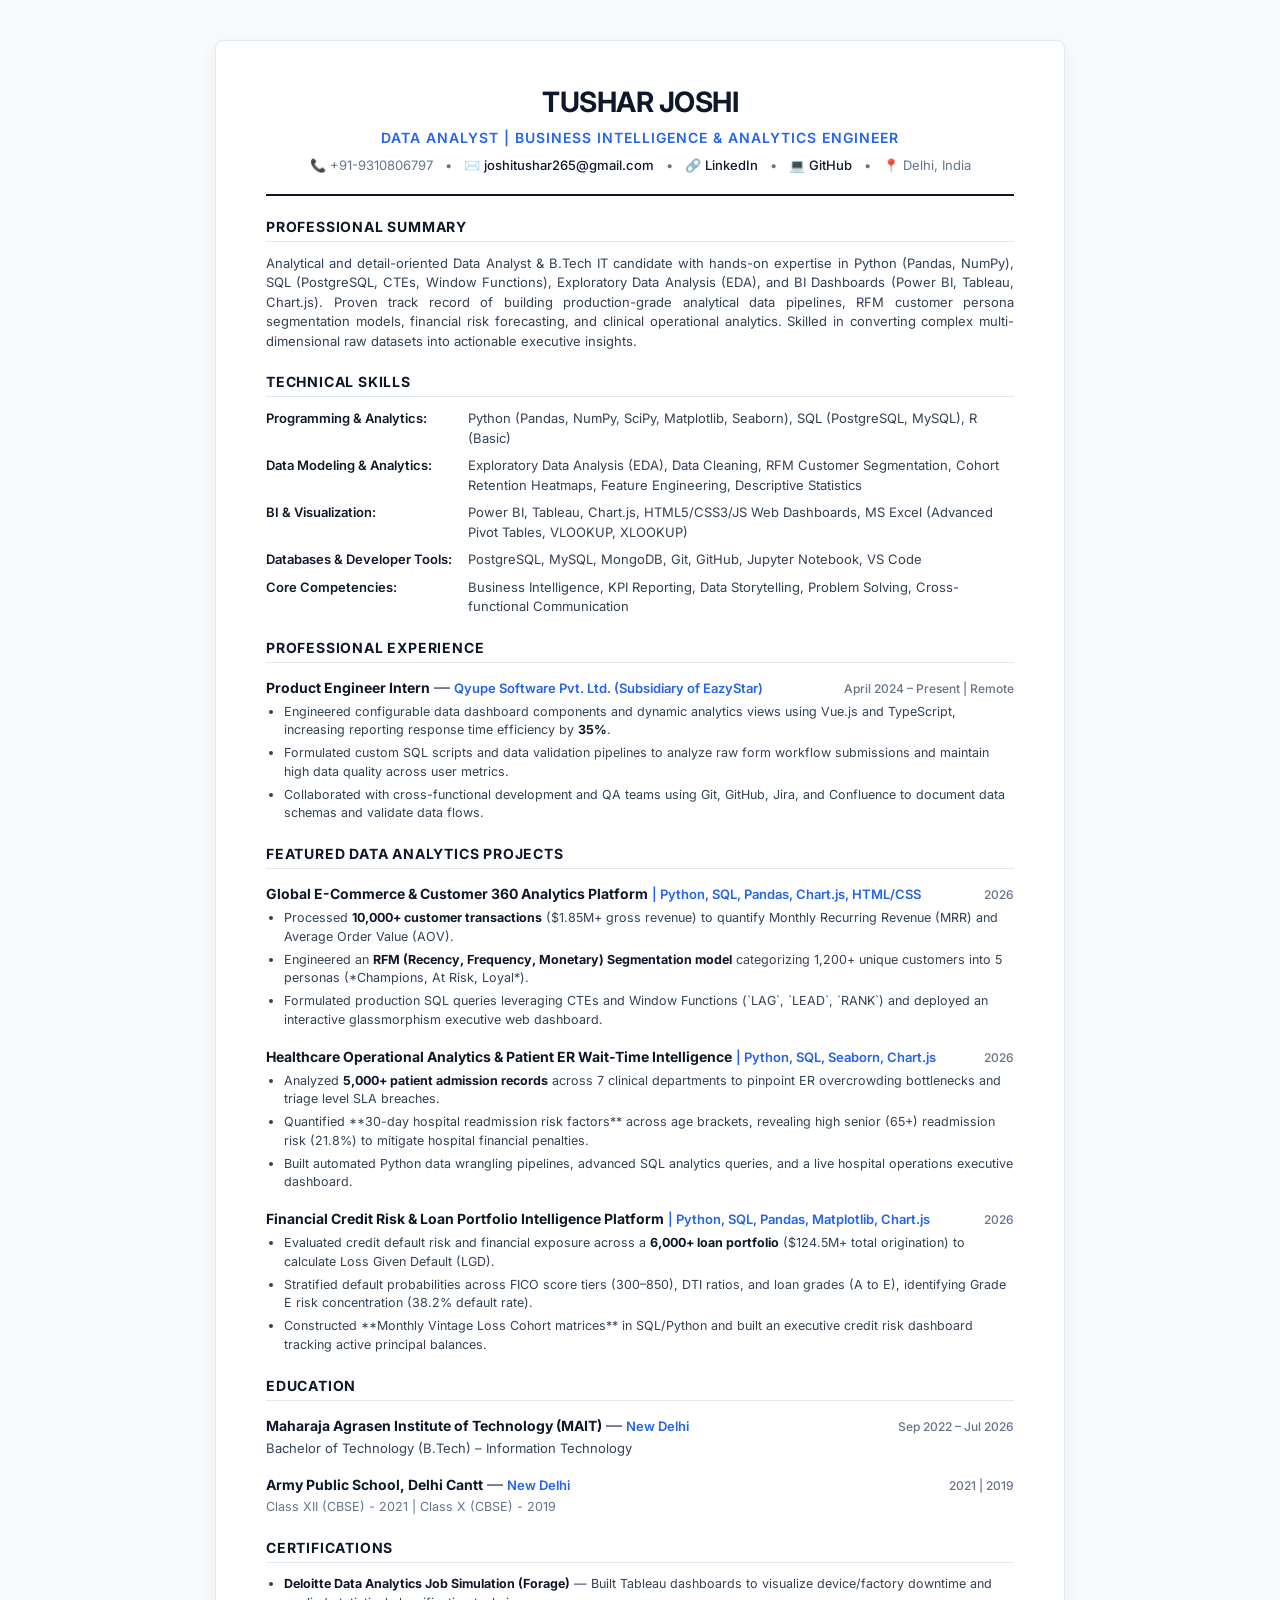
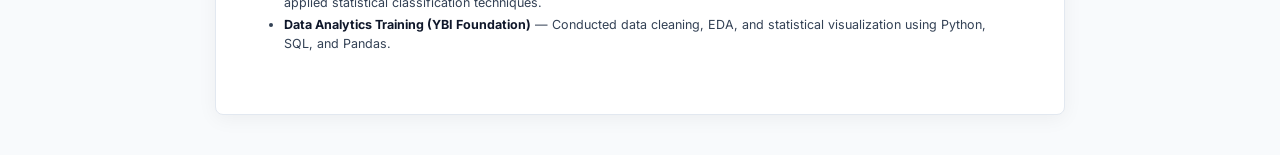
==== Resume/Tushar_Joshi_Data_Analyst_Resume.html @ b125676b "Add 3 impressive Data Analyst portfolio projects & tailored resume for Tushar Joshi" ====
<!DOCTYPE html>
<html lang="en">
<head>
    <meta charset="UTF-8">
    <meta name="viewport" content="width=device-width, initial-scale=1.0">
    <title>Tushar Joshi - Data Analyst Resume</title>
    <link href="https://fonts.googleapis.com/css2?family=Inter:wght@300;400;500;600;700&display=swap" rel="stylesheet">
    <style>
        :root {
            --primary-color: #0f172a;
            --accent-color: #2563eb;
            --text-main: #334155;
            --text-dark: #0f172a;
            --text-light: #64748b;
            --border-color: #e2e8f0;
        }

        * {
            box-sizing: border-box;
            margin: 0;
            padding: 0;
            font-family: 'Inter', -apple-system, BlinkMacSystemFont, sans-serif;
        }

        body {
            background-color: #f8fafc;
            color: var(--text-main);
            line-height: 1.5;
            padding: 40px 20px;
        }

        .resume-page {
            max-width: 850px;
            margin: 0 auto;
            background: #ffffff;
            padding: 40px 50px;
            border-radius: 8px;
            box-shadow: 0 4px 20px rgba(0, 0, 0, 0.05);
            border: 1px solid var(--border-color);
        }

        /* Header */
        header {
            text-align: center;
            padding-bottom: 18px;
            border-bottom: 2px solid var(--primary-color);
            margin-bottom: 20px;
        }

        header h1 {
            font-size: 28px;
            font-weight: 700;
            color: var(--text-dark);
            letter-spacing: -0.5px;
            margin-bottom: 4px;
        }

        header .target-role {
            font-size: 14px;
            font-weight: 600;
            color: var(--accent-color);
            text-transform: uppercase;
            letter-spacing: 1px;
            margin-bottom: 8px;
        }

        header .contact-info {
            font-size: 13px;
            color: var(--text-light);
            display: flex;
            justify-content: center;
            flex-wrap: wrap;
            gap: 12px;
        }

        header .contact-info a {
            color: var(--text-dark);
            text-decoration: none;
            font-weight: 500;
        }

        header .contact-info a:hover {
            color: var(--accent-color);
        }

        /* Section Styling */
        section {
            margin-bottom: 20px;
        }

        h2.section-title {
            font-size: 14px;
            font-weight: 700;
            text-transform: uppercase;
            letter-spacing: 0.8px;
            color: var(--primary-color);
            border-bottom: 1px solid var(--border-color);
            padding-bottom: 4px;
            margin-bottom: 12px;
        }

        /* Summary */
        .summary-text {
            font-size: 13px;
            color: var(--text-main);
            text-align: justify;
        }

        /* Skills Grid */
        .skills-grid {
            display: grid;
            grid-template-columns: auto 1fr;
            gap: 8px 16px;
            font-size: 13px;
        }

        .skill-category {
            font-weight: 600;
            color: var(--text-dark);
        }

        .skill-list {
            color: var(--text-main);
        }

        /* Experience & Projects Items */
        .item {
            margin-bottom: 14px;
        }

        .item:last-child {
            margin-bottom: 0;
        }

        .item-header {
            display: flex;
            justify-content: space-between;
            align-items: baseline;
            margin-bottom: 2px;
        }

        .item-title {
            font-size: 14px;
            font-weight: 700;
            color: var(--text-dark);
        }

        .item-subtitle {
            font-size: 13px;
            font-weight: 600;
            color: var(--accent-color);
        }

        .item-date {
            font-size: 12px;
            font-weight: 500;
            color: var(--text-light);
        }

        ul.bullets {
            padding-left: 18px;
            margin-top: 4px;
        }

        ul.bullets li {
            font-size: 12.5px;
            color: var(--text-main);
            margin-bottom: 4px;
        }

        ul.bullets li strong {
            color: var(--text-dark);
        }

        /* Print Media Styles for PDF export */
        @media print {
            body {
                background: none;
                padding: 0;
            }
            .resume-page {
                box-shadow: none;
                border: none;
                padding: 0;
                max-width: 100%;
            }
            @page {
                margin: 15mm 15mm 15mm 15mm;
                size: A4;
            }
        }
    </style>
</head>
<body>

<div class="resume-page">
    <!-- Header -->
    <header>
        <h1>TUSHAR JOSHI</h1>
        <div class="target-role">Data Analyst | Business Intelligence & Analytics Engineer</div>
        <div class="contact-info">
            <span>📞 +91-9310806797</span> •
            <span>✉️ <a href="mailto:joshitushar265@gmail.com">joshitushar265@gmail.com</a></span> •
            <span>🔗 <a href="https://linkedin.com/in/tushar-joshi-02abab230" target="_blank">LinkedIn</a></span> •
            <span>💻 <a href="https://github.com/TusharJoshi7" target="_blank">GitHub</a></span> •
            <span>📍 Delhi, India</span>
        </div>
    </header>

    <!-- Professional Summary -->
    <section>
        <h2 class="section-title">Professional Summary</h2>
        <p class="summary-text">
            Analytical and detail-oriented Data Analyst & B.Tech IT candidate with hands-on expertise in Python (Pandas, NumPy), SQL (PostgreSQL, CTEs, Window Functions), Exploratory Data Analysis (EDA), and BI Dashboards (Power BI, Tableau, Chart.js). Proven track record of building production-grade analytical data pipelines, RFM customer persona segmentation models, financial risk forecasting, and clinical operational analytics. Skilled in converting complex multi-dimensional raw datasets into actionable executive insights.
        </p>
    </section>

    <!-- Technical Skills -->
    <section>
        <h2 class="section-title">Technical Skills</h2>
        <div class="skills-grid">
            <div class="skill-category">Programming & Analytics:</div>
            <div class="skill-list">Python (Pandas, NumPy, SciPy, Matplotlib, Seaborn), SQL (PostgreSQL, MySQL), R (Basic)</div>

            <div class="skill-category">Data Modeling & Analytics:</div>
            <div class="skill-list">Exploratory Data Analysis (EDA), Data Cleaning, RFM Customer Segmentation, Cohort Retention Heatmaps, Feature Engineering, Descriptive Statistics</div>

            <div class="skill-category">BI & Visualization:</div>
            <div class="skill-list">Power BI, Tableau, Chart.js, HTML5/CSS3/JS Web Dashboards, MS Excel (Advanced Pivot Tables, VLOOKUP, XLOOKUP)</div>

            <div class="skill-category">Databases & Developer Tools:</div>
            <div class="skill-list">PostgreSQL, MySQL, MongoDB, Git, GitHub, Jupyter Notebook, VS Code</div>

            <div class="skill-category">Core Competencies:</div>
            <div class="skill-list">Business Intelligence, KPI Reporting, Data Storytelling, Problem Solving, Cross-functional Communication</div>
        </div>
    </section>

    <!-- Experience -->
    <section>
        <h2 class="section-title">Professional Experience</h2>
        <div class="item">
            <div class="item-header">
                <div>
                    <span class="item-title">Product Engineer Intern</span> — <span class="item-subtitle">Qyupe Software Pvt. Ltd. (Subsidiary of EazyStar)</span>
                </div>
                <div class="item-date">April 2024 – Present | Remote</div>
            </div>
            <ul class="bullets">
                <li>Engineered configurable data dashboard components and dynamic analytics views using Vue.js and TypeScript, increasing reporting response time efficiency by <strong>35%</strong>.</li>
                <li>Formulated custom SQL scripts and data validation pipelines to analyze raw form workflow submissions and maintain high data quality across user metrics.</li>
                <li>Collaborated with cross-functional development and QA teams using Git, GitHub, Jira, and Confluence to document data schemas and validate data flows.</li>
            </ul>
        </div>
    </section>

    <!-- Projects -->
    <section>
        <h2 class="section-title">Featured Data Analytics Projects</h2>

        <div class="item">
            <div class="item-header">
                <div>
                    <span class="item-title">Global E-Commerce & Customer 360 Analytics Platform</span>
                    <span class="item-subtitle">| Python, SQL, Pandas, Chart.js, HTML/CSS</span>
                </div>
                <div class="item-date">2026</div>
            </div>
            <ul class="bullets">
                <li>Processed <strong>10,000+ customer transactions</strong> ($1.85M+ gross revenue) to quantify Monthly Recurring Revenue (MRR) and Average Order Value (AOV).</li>
                <li>Engineered an <strong>RFM (Recency, Frequency, Monetary) Segmentation model</strong> categorizing 1,200+ unique customers into 5 personas (*Champions, At Risk, Loyal*).</li>
                <li>Formulated production SQL queries leveraging CTEs and Window Functions (`LAG`, `LEAD`, `RANK`) and deployed an interactive glassmorphism executive web dashboard.</li>
            </ul>
        </div>

        <div class="item">
            <div class="item-header">
                <div>
                    <span class="item-title">Healthcare Operational Analytics & Patient ER Wait-Time Intelligence</span>
                    <span class="item-subtitle">| Python, SQL, Seaborn, Chart.js</span>
                </div>
                <div class="item-date">2026</div>
            </div>
            <ul class="bullets">
                <li>Analyzed <strong>5,000+ patient admission records</strong> across 7 clinical departments to pinpoint ER overcrowding bottlenecks and triage level SLA breaches.</li>
                <li>Quantified **30-day hospital readmission risk factors** across age brackets, revealing high senior (65+) readmission risk (21.8%) to mitigate hospital financial penalties.</li>
                <li>Built automated Python data wrangling pipelines, advanced SQL analytics queries, and a live hospital operations executive dashboard.</li>
            </ul>
        </div>

        <div class="item">
            <div class="item-header">
                <div>
                    <span class="item-title">Financial Credit Risk & Loan Portfolio Intelligence Platform</span>
                    <span class="item-subtitle">| Python, SQL, Pandas, Matplotlib, Chart.js</span>
                </div>
                <div class="item-date">2026</div>
            </div>
            <ul class="bullets">
                <li>Evaluated credit default risk and financial exposure across a <strong>6,000+ loan portfolio</strong> ($124.5M+ total origination) to calculate Loss Given Default (LGD).</li>
                <li>Stratified default probabilities across FICO score tiers (300–850), DTI ratios, and loan grades (A to E), identifying Grade E risk concentration (38.2% default rate).</li>
                <li>Constructed **Monthly Vintage Loss Cohort matrices** in SQL/Python and built an executive credit risk dashboard tracking active principal balances.</li>
            </ul>
        </div>
    </section>

    <!-- Education -->
    <section>
        <h2 class="section-title">Education</h2>
        <div class="item">
            <div class="item-header">
                <div>
                    <span class="item-title">Maharaja Agrasen Institute of Technology (MAIT)</span> — <span class="item-subtitle">New Delhi</span>
                </div>
                <div class="item-date">Sep 2022 – Jul 2026</div>
            </div>
            <div style="font-size: 13px; color: var(--text-main);">Bachelor of Technology (B.Tech) – Information Technology</div>
        </div>
        <div class="item" style="margin-top: 6px;">
            <div class="item-header">
                <div>
                    <span class="item-title">Army Public School, Delhi Cantt</span> — <span class="item-subtitle">New Delhi</span>
                </div>
                <div class="item-date">2021 | 2019</div>
            </div>
            <div style="font-size: 12.5px; color: var(--text-light);">Class XII (CBSE) - 2021 | Class X (CBSE) - 2019</div>
        </div>
    </section>

    <!-- Certifications -->
    <section>
        <h2 class="section-title">Certifications</h2>
        <ul class="bullets">
            <li><strong>Deloitte Data Analytics Job Simulation (Forage)</strong> — Built Tableau dashboards to visualize device/factory downtime and applied statistical classification techniques.</li>
            <li><strong>Data Analytics Training (YBI Foundation)</strong> — Conducted data cleaning, EDA, and statistical visualization using Python, SQL, and Pandas.</li>
        </ul>
    </section>
</div>

</body>
</html>
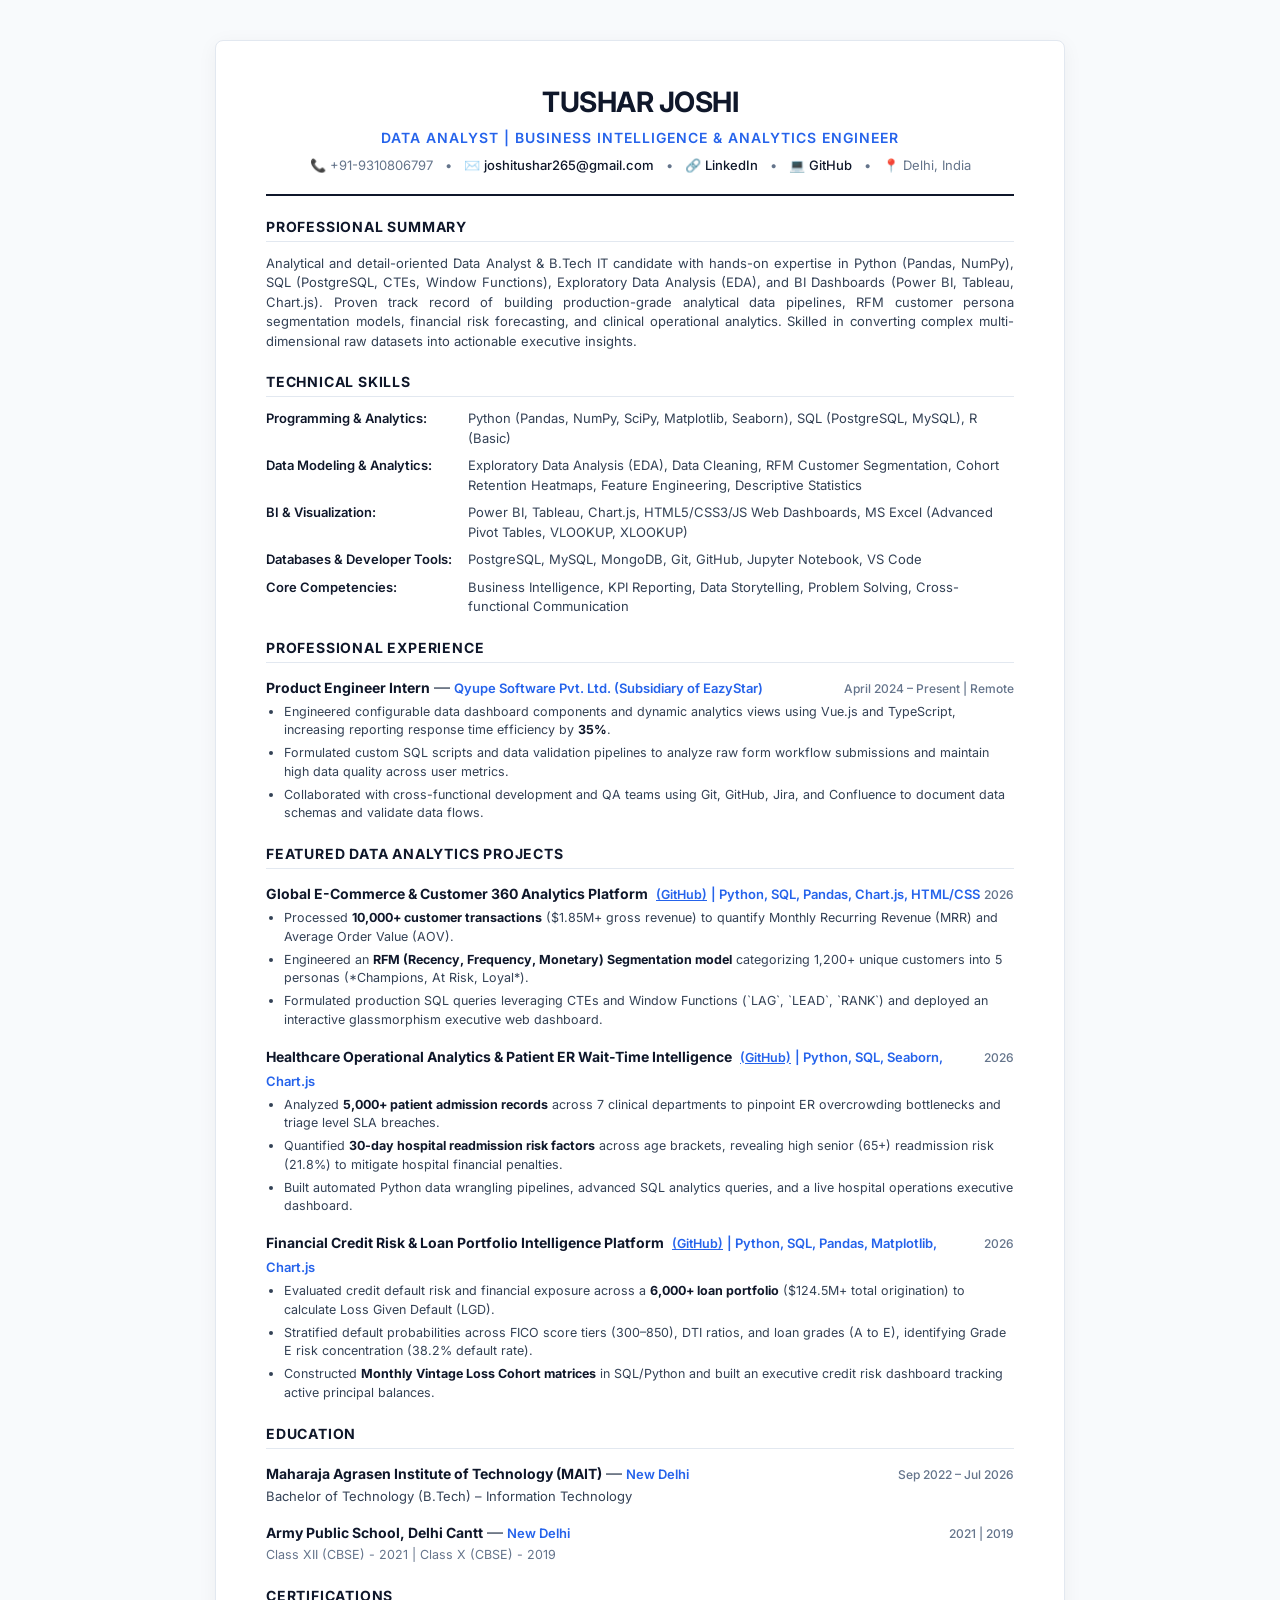
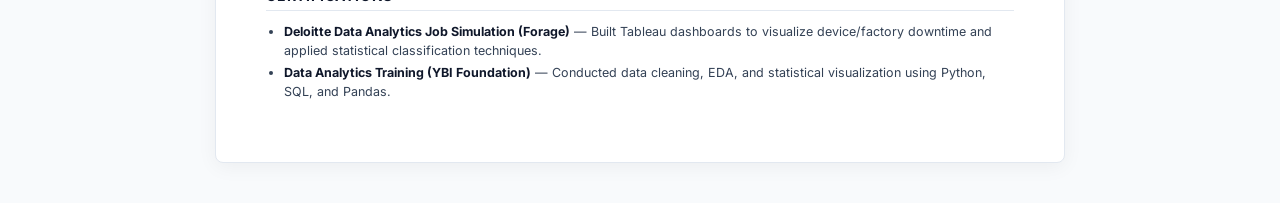
==== commit 5d5ae2c8: "docs: add clickable (GitHub) project repository links to resume" ====
--- a/Resume/Tushar_Joshi_Data_Analyst_Resume.html
+++ b/Resume/Tushar_Joshi_Data_Analyst_Resume.html
@@ -149,6 +149,14 @@
             font-size: 13px;
             font-weight: 600;
             color: var(--accent-color);
+        }
+
+        .github-link {
+            font-size: 12.5px;
+            font-weight: 600;
+            color: var(--accent-color);
+            text-decoration: underline;
+            margin-left: 4px;
         }
 
         .item-date {
@@ -262,6 +270,7 @@
             <div class="item-header">
                 <div>
                     <span class="item-title">Global E-Commerce & Customer 360 Analytics Platform</span>
+                    <a href="https://github.com/TusharJoshi7/Global-Ecommerce-Customer-360-Analytics" target="_blank" class="github-link">(GitHub)</a>
                     <span class="item-subtitle">| Python, SQL, Pandas, Chart.js, HTML/CSS</span>
                 </div>
                 <div class="item-date">2026</div>
@@ -277,13 +286,14 @@
             <div class="item-header">
                 <div>
                     <span class="item-title">Healthcare Operational Analytics & Patient ER Wait-Time Intelligence</span>
+                    <a href="https://github.com/TusharJoshi7/Healthcare-Operations-Patient-Analytics" target="_blank" class="github-link">(GitHub)</a>
                     <span class="item-subtitle">| Python, SQL, Seaborn, Chart.js</span>
                 </div>
                 <div class="item-date">2026</div>
             </div>
             <ul class="bullets">
                 <li>Analyzed <strong>5,000+ patient admission records</strong> across 7 clinical departments to pinpoint ER overcrowding bottlenecks and triage level SLA breaches.</li>
-                <li>Quantified **30-day hospital readmission risk factors** across age brackets, revealing high senior (65+) readmission risk (21.8%) to mitigate hospital financial penalties.</li>
+                <li>Quantified <strong>30-day hospital readmission risk factors</strong> across age brackets, revealing high senior (65+) readmission risk (21.8%) to mitigate hospital financial penalties.</li>
                 <li>Built automated Python data wrangling pipelines, advanced SQL analytics queries, and a live hospital operations executive dashboard.</li>
             </ul>
         </div>
@@ -292,6 +302,7 @@
             <div class="item-header">
                 <div>
                     <span class="item-title">Financial Credit Risk & Loan Portfolio Intelligence Platform</span>
+                    <a href="https://github.com/TusharJoshi7/Financial-Credit-Risk-Analytics" target="_blank" class="github-link">(GitHub)</a>
                     <span class="item-subtitle">| Python, SQL, Pandas, Matplotlib, Chart.js</span>
                 </div>
                 <div class="item-date">2026</div>
@@ -299,7 +310,7 @@
             <ul class="bullets">
                 <li>Evaluated credit default risk and financial exposure across a <strong>6,000+ loan portfolio</strong> ($124.5M+ total origination) to calculate Loss Given Default (LGD).</li>
                 <li>Stratified default probabilities across FICO score tiers (300–850), DTI ratios, and loan grades (A to E), identifying Grade E risk concentration (38.2% default rate).</li>
-                <li>Constructed **Monthly Vintage Loss Cohort matrices** in SQL/Python and built an executive credit risk dashboard tracking active principal balances.</li>
+                <li>Constructed <strong>Monthly Vintage Loss Cohort matrices</strong> in SQL/Python and built an executive credit risk dashboard tracking active principal balances.</li>
             </ul>
         </div>
     </section>
